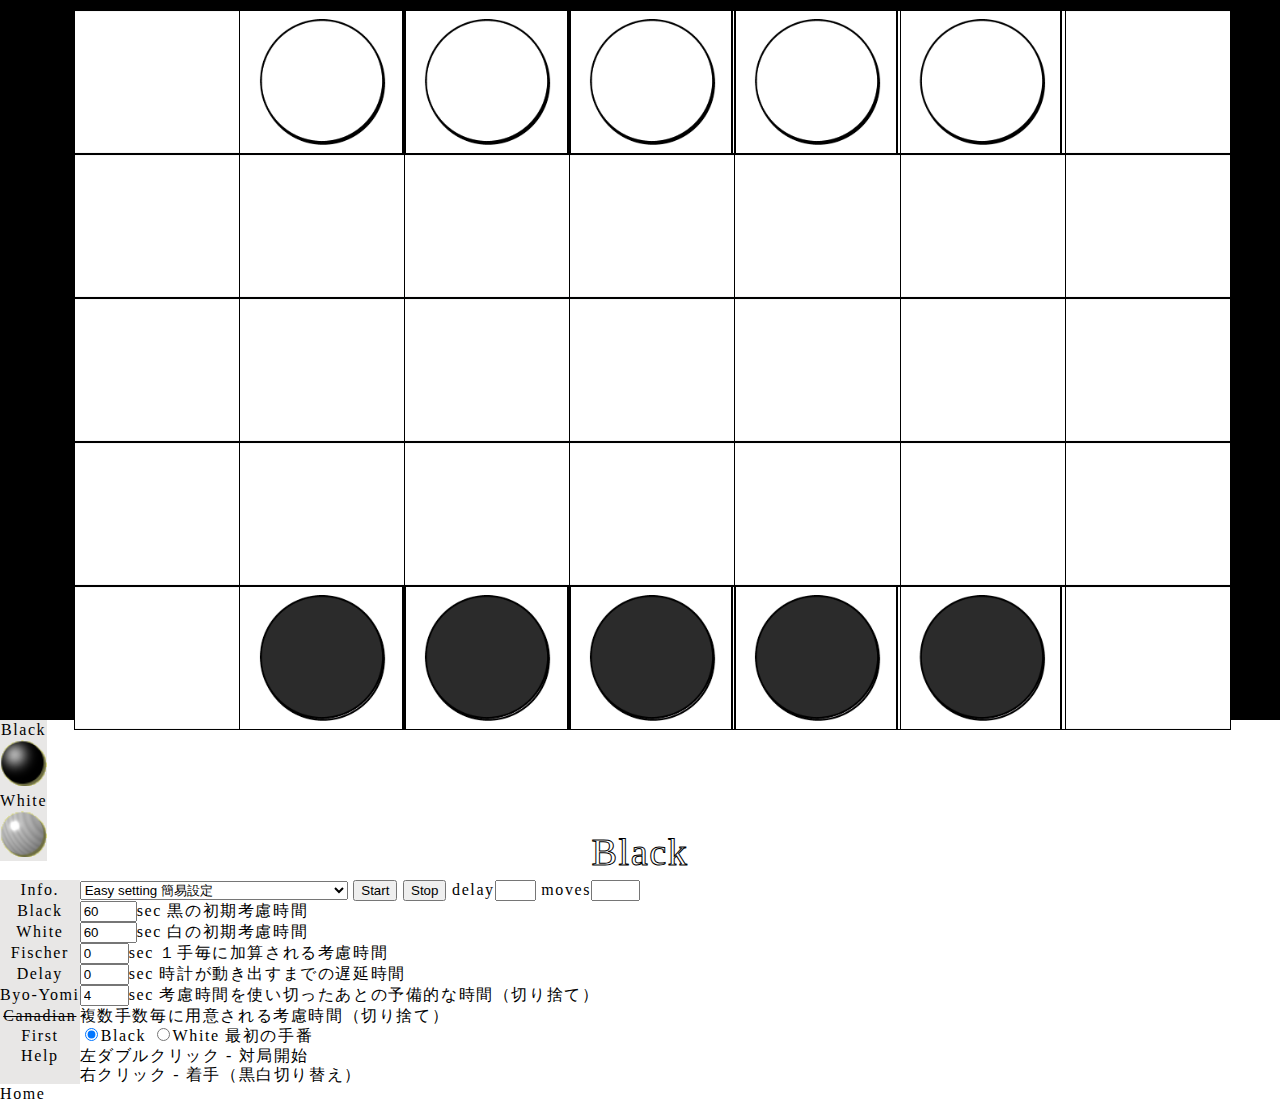
==== index.html @ f5367245 "between" ====
<!DOCTYPE html>
<html lang="en">
  <head>
    <title>Between js改訂版</title>
    <meta http-equiv="Content-Type" content="text/html; charset=UTF-8" />
    <link rel="stylesheet" href="./style.css">
    <link rel="stylesheet" href="./reset.css">
    <script type="text/javascript" src="./between.js"></script>
    <script type="text/javascript" src="./timer.js"></script>
    
  
  </head>

  <body>

    <div style="display:none">


      <div id="cell_board" style="position:absolute;width:13vw;height:16vh">
        <img style="display:block;position:relative;width:100%;height:100%" src=./img/empty.png>
      </div>

      <div id="OU_black" style="position:absolute;width:13vw;height:16vh">
        <img style="display:block;position:relative;width:100%;height:100%" src=./img/black.png>
      </div>

      <div id="OU_white" style="position:absolute;width:13vw;height:16vh">
        <img style="display:block;position:relative;width:100%;height:100%" src=./img/white.png>
      </div>

      <div id="selected_black" style="position:absolute;width:13vw;height:16vh">
        <img style="display:block;position:relative;width:100%;height:100%" src=./img/selected_black.png>
      </div>

      <div id="selected_white" style="position:absolute;width:13vw;height:16vh">
        <img style="display:block;position:relative;width:100%;height:100%" src=./img/selected_white.png>
      </div>



    </div>



    <div style="position:relative;top:10px;left:10px">
      <div class="grid" id="board">
        <div id="1"></div>
        <div id="2"></div>
        <div id="3"></div>
        <div id="4"></div>
        <div id="5"></div>
        <div id="6"></div>
        <div id="7"></div>
        <div id="8"></div>
        <div id="9"></div>
        <div id="10"></div>
        <div id="11"></div>
        <div id="12"></div>
        <div id="13"></div>
        <div id="14"></div>
        <div id="15"></div>
        <div id="16"></div>
        <div id="17"></div>
        <div id="18"></div>
        <div id="19"></div>
        <div id="20"></div>
        <div id="21"></div>
        <div id="22"></div>
        <div id="23"></div>
        <div id="24"></div>
        <div id="25"></div>
        <div id="26"></div>
        <div id="27"></div>
        <div id="28"></div>
        <div id="29"></div>
        <div id="30"></div>
        <div id="31"></div>
        <div id="32"></div>
        <div id="33"></div>
        <div id="34"></div>
        <div id="35"></div>
      </div>


    </div>

    <div id="TebanMessage"></div>


    <div class="timer" 	onLoad="reset();"
    ondblclick="switch_bw();return false;"
    onclick="game_start();return false;">
      <table>
        <tr>
         <th class="ban">
          Black<br />
          <img src="b2.png" width="40" height="40" alt="." />
         </th>
         <td id="BlackTime" class="off"></td>
        </tr>
        <tr>
         <th class="ban">
          White<br />
          <img src="w2.png" width="40" height="40" alt="." />
         </th>
         <td id="WhiteTime" class="off"></td>
        </tr>
       </table>
       <p>
        <br />
       </p>
       <form action="" method="" name="f">
        <table>
         <tr>
          <th>
           Info.
          </th>
          <td>
           <!--簡易設定(B黒時間,W白時間,F追加時間,D遅延時間,BYO秒読み)-->
           <select onchange="ez_set(this.value)">
            <option value="10,10,3,1,3">
             Easy setting 簡易設定
            </option>
            <option value="600,600,10,0,0">
             Fischer (iGo) ★推奨★
            </option>
            <option value="1800,1800,0,4,0">
             Absolute 30 min - 30分切れ負け 遅延4sec
            </option>
            <option value="2400,2400,0,0,0">
             Absolute 40 min - 40分切れ負け
            </option>
            <option value="600,600,0,0,10">
             Byo-Yomi 10sec 秒読み10秒
            </option>
            <option value="10,10,4,2,5">
             TEST
            </option>
           </select> <input type="button" value="Start" onclick="game_start()" /> <input type="button"
           value="Stop" onclick="clock_stop()" /> delay<input type="text" name="dt" size="2" />
           moves<input type="text" name="moves" size="3" />
          </td>
         </tr>
         <tr>
          <th>
           Black
          </th>
          <td>
           <input type="text" name="bt" size="4" value="60" />sec 黒の初期考慮時間
          </td>
         </tr>
         <tr>
          <th>
           White
          </th>
          <td>
           <input type="text" name="wt" size="4" value="60" />sec 白の初期考慮時間
          </td>
         </tr>
         <tr>
          <th>
           Fischer
          </th>
          <td>
           <input type="text" name="fischer" size="3" value="0" />sec １手毎に加算される考慮時間
          </td>
         </tr>
         <tr>
          <th>
           Delay
          </th>
          <td>
           <input type="text" name="delay" size="3" value="0" />sec 時計が動き出すまでの遅延時間
          </td>
         </tr>
         <tr>
          <th>
           Byo-Yomi
          </th>
          <td>
           <input type="text" name="byo" size="3" value="4" />sec 考慮時間を使い切ったあとの予備的な時間（切り捨て）
          </td>
         </tr>
         <tr>
          <th>
           <del>Canadian</del>
          </th>
          <td>
           複数手数毎に用意される考慮時間（切り捨て）
          </td>
         </tr>
         <tr>
          <th>
           First
          </th>
          <td>
           <input type="radio" name="first" value="b" checked="checked" />Black <input type="radio"
           name="first" value="w" />White 最初の手番
          </td>
         </tr>
         <tr>
          <th>
           Help
          </th>
          <td>
           左ダブルクリック - 対局開始<br />
           右クリック - 着手（黒白切り替え）<br />
          </td>
         </tr>
        </table>
       </form>
       <p>
        <a href="http://stone.dialog.jp/">Home</a>
       </p>
    </div>


  </body>
</html>
---- style.css ----
@import url('https://fonts.googleapis.com/css2?family=EB+Garamond&family=Noto+Serif+JP:wght@300&family=Parisienne&display=swap');

html {
    font-family: Georgia, 'Times New Roman', Times, serif;
    background-color: black;
}

.grid {
    background-color: #ffffff;

    width: 90vw;
    height: 80vh;
    display: grid;
    grid-template-columns: repeat(7, 1fr);
    grid-template-rows: repeat(5, 1fr);
    margin: auto;
}

  
.grid div {
    width: 100%;
    height: 100%;
    border: 1px solid #000;
}  




#TebanMessage {
    position:absolute;
    left: 50vw;
    transform: translateX(-50%);
    bottom:2vh;
    font-size: 3vw;
    color: #FFF;
    -webkit-text-stroke: 1px #000;
}

@media screen and (max-height:400px) {
        
    #TebanMessage {
        position:absolute;
        bottom:-2vh;
    }
}









a {
	text-decoration: none;
	color: #069;
}
a:hover {   color: #EE0000; text-decoration: underline; }
a:active {  color: #FF00FF; text-decoration: underline; }
a:visited { color: #000099; }

.timer {
	line-height: 120%;
	letter-spacing: 0.1em;
	background-color: #fff;
}
td#BlackTime, td#WhiteTime {
	font-size:800%;
}
th {
	font-weight: normal;
	background-color: #e8e7e6;
	border: solid 1px #999;
	border-color:#f8f7f6 #c8c7c3 #b8b7b6 #f5f4f3;
}
td {
	background-color: #fff;
	border: solid 1px #999;
	border-color:#fffefd #dddcdb #cdcccb #fefdfc;
	text-align: left;
}
form {
	margin:0;
	padding:0;
}
img.photo {
	margin-left: 10px;
	border-style: solid;
	border-width: 2px;
	border-color: #666666 #cccccc #eeeeee #999999;	/*å‡¹*/
}

td.on {
	color:#000;
	background-color: #eef;
}
td.off {
	color:#999;
	background-color: #fff;
}
td.warning {
	background-color: #f00;
}

/*
th.ban {
	background-color: #eef;
	background-color: #dddd88;
	background-image: url("cgoban.jpg");
}
*/
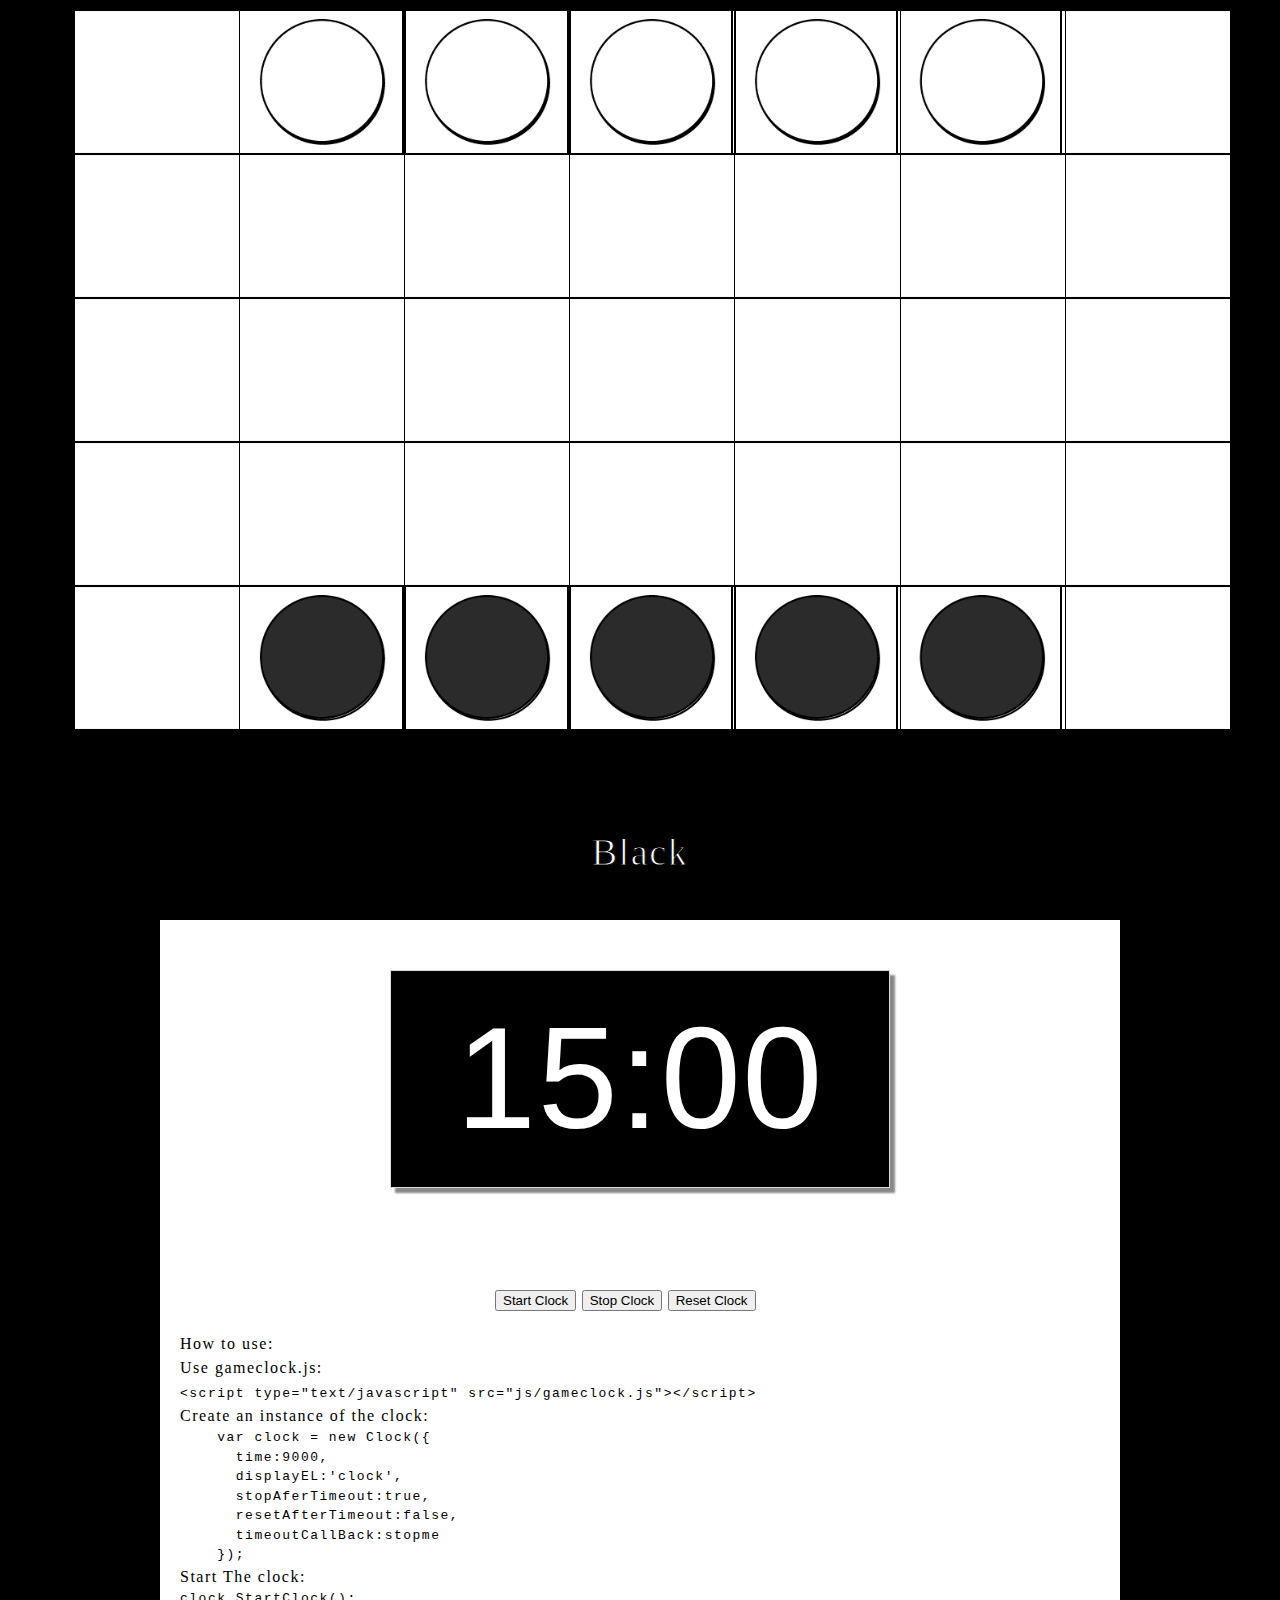
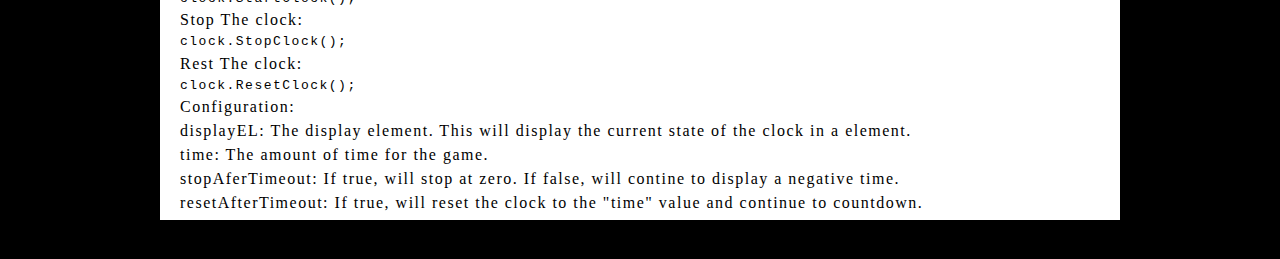
==== commit 7c2e5af1: "between" ====
--- a/index.html
+++ b/index.html
@@ -7,7 +7,7 @@
     <link rel="stylesheet" href="./style.css">
     <link rel="stylesheet" href="./reset.css">
     <script type="text/javascript" src="./between.js"></script>
-    <script type="text/javascript" src="./timer.js"></script>
+    <script type="text/javascript" src="./gameclock.js"></script>
     
   
   </head>
@@ -87,134 +87,78 @@
 
     <div id="TebanMessage"></div>
 
-
-    <div class="timer" 	onLoad="reset();"
-    ondblclick="switch_bw();return false;"
-    onclick="game_start();return false;">
-      <table>
-        <tr>
-         <th class="ban">
-          Black<br />
-          <img src="b2.png" width="40" height="40" alt="." />
-         </th>
-         <td id="BlackTime" class="off"></td>
-        </tr>
-        <tr>
-         <th class="ban">
-          White<br />
-          <img src="w2.png" width="40" height="40" alt="." />
-         </th>
-         <td id="WhiteTime" class="off"></td>
-        </tr>
-       </table>
-       <p>
-        <br />
-       </p>
-       <form action="" method="" name="f">
-        <table>
-         <tr>
-          <th>
-           Info.
-          </th>
-          <td>
-           <!--簡易設定(B黒時間,W白時間,F追加時間,D遅延時間,BYO秒読み)-->
-           <select onchange="ez_set(this.value)">
-            <option value="10,10,3,1,3">
-             Easy setting 簡易設定
-            </option>
-            <option value="600,600,10,0,0">
-             Fischer (iGo) ★推奨★
-            </option>
-            <option value="1800,1800,0,4,0">
-             Absolute 30 min - 30分切れ負け 遅延4sec
-            </option>
-            <option value="2400,2400,0,0,0">
-             Absolute 40 min - 40分切れ負け
-            </option>
-            <option value="600,600,0,0,10">
-             Byo-Yomi 10sec 秒読み10秒
-            </option>
-            <option value="10,10,4,2,5">
-             TEST
-            </option>
-           </select> <input type="button" value="Start" onclick="game_start()" /> <input type="button"
-           value="Stop" onclick="clock_stop()" /> delay<input type="text" name="dt" size="2" />
-           moves<input type="text" name="moves" size="3" />
-          </td>
-         </tr>
-         <tr>
-          <th>
-           Black
-          </th>
-          <td>
-           <input type="text" name="bt" size="4" value="60" />sec 黒の初期考慮時間
-          </td>
-         </tr>
-         <tr>
-          <th>
-           White
-          </th>
-          <td>
-           <input type="text" name="wt" size="4" value="60" />sec 白の初期考慮時間
-          </td>
-         </tr>
-         <tr>
-          <th>
-           Fischer
-          </th>
-          <td>
-           <input type="text" name="fischer" size="3" value="0" />sec １手毎に加算される考慮時間
-          </td>
-         </tr>
-         <tr>
-          <th>
-           Delay
-          </th>
-          <td>
-           <input type="text" name="delay" size="3" value="0" />sec 時計が動き出すまでの遅延時間
-          </td>
-         </tr>
-         <tr>
-          <th>
-           Byo-Yomi
-          </th>
-          <td>
-           <input type="text" name="byo" size="3" value="4" />sec 考慮時間を使い切ったあとの予備的な時間（切り捨て）
-          </td>
-         </tr>
-         <tr>
-          <th>
-           <del>Canadian</del>
-          </th>
-          <td>
-           複数手数毎に用意される考慮時間（切り捨て）
-          </td>
-         </tr>
-         <tr>
-          <th>
-           First
-          </th>
-          <td>
-           <input type="radio" name="first" value="b" checked="checked" />Black <input type="radio"
-           name="first" value="w" />White 最初の手番
-          </td>
-         </tr>
-         <tr>
-          <th>
-           Help
-          </th>
-          <td>
-           左ダブルクリック - 対局開始<br />
-           右クリック - 着手（黒白切り替え）<br />
-          </td>
-         </tr>
-        </table>
-       </form>
-       <p>
-        <a href="http://stone.dialog.jp/">Home</a>
-       </p>
-    </div>
-
+    <div class="timer">
+      <div id="container">
+        <div>
+          <div id="clock"></div>
+        </div>
+        <div class="controls">
+          <input type="button" id="startClock" onClick="startClock()" value="Start Clock"/> 
+            <input type="button" id="stopClock" onClick="stopClock()" value="Stop Clock"/>
+             <input type="button" id="stopClock" onClick="resetClock()" value="Reset Clock"/>
+         </div>
+         <div id="doc">
+          <h2>How to use:</h2>
+          <p>
+            <ol>
+              <li>Use gameclock.js:<br/><code>&lt;script  type=&quot;text/javascript&quot;  src=&quot;js/gameclock.js&quot;&gt;&lt;/script&gt;</code></li>
+              <li>Create an instance of the clock:
+                <code><pre>
+    var clock = new Clock({
+      time:9000,
+      displayEL:'clock',
+      stopAferTimeout:true,
+      resetAfterTimeout:false,
+      timeoutCallBack:stopme
+    });</pre></code>
+              <li>Start The clock: <code><pre>clock.StartClock();</pre></code> </li>
+              <li>Stop The clock: <code><pre>clock.StopClock();</pre></code> </li>
+              <li>Rest The clock: <code><pre>clock.ResetClock();</pre></code> </li>
+              <li>Configuration:
+                <ul>
+                  <li>displayEL: The display element. This will display the current state of the clock in a element.</li>
+                  <li>time: The amount of time for the game.</li>
+                  <li>stopAferTimeout: If true, will stop at zero. If false, will contine to display a negative time.</li>
+                  <li>resetAfterTimeout: If true, will reset the clock to the "time" value and continue to countdown.</li>
+                  <li>timeoutCallBack: A callback function that will fire when the clock reaches zero.</li>
+    
+                </ul>
+    
+            </ol>
+          </p>
+         </div>
+      </div>
+    
+    
+    
+      <script src="js/gameclock.js"></script>
+      <script>
+        var stopme = function(){
+          alert('Game Over!');
+        }
+        var clock = new Clock({
+          time:900000,
+          displayEL:'clock',
+          stopAferTimeout:true,
+          resetAfterTimeout:false,
+          timeoutCallBack:stopme
+        });
+        function stopClock(){
+            clock.StopClock();
+        }
+        function startClock(){
+           clock.StartClock(); 
+        }
+        function resetClock(){
+           clock.ResetClock(); 
+        }
+      </script>
+    
+    
+      <footer>
+      
+      </footer>
+    </body>
 
   </body>
 </html>
--- a/style.css
+++ b/style.css
@@ -48,65 +48,41 @@
 
 
 
-
-
-
-
-a {
-	text-decoration: none;
-	color: #069;
-}
-a:hover {   color: #EE0000; text-decoration: underline; }
-a:active {  color: #FF00FF; text-decoration: underline; }
-a:visited { color: #000099; }
-
 .timer {
-	line-height: 120%;
-	letter-spacing: 0.1em;
-	background-color: #fff;
-}
-td#BlackTime, td#WhiteTime {
-	font-size:800%;
-}
-th {
-	font-weight: normal;
-	background-color: #e8e7e6;
-	border: solid 1px #999;
-	border-color:#f8f7f6 #c8c7c3 #b8b7b6 #f5f4f3;
-}
-td {
-	background-color: #fff;
-	border: solid 1px #999;
-	border-color:#fffefd #dddcdb #cdcccb #fefdfc;
-	text-align: left;
-}
-form {
-	margin:0;
-	padding:0;
-}
-img.photo {
-	margin-left: 10px;
-	border-style: solid;
-	border-width: 2px;
-	border-color: #666666 #cccccc #eeeeee #999999;	/*å‡¹*/
+    margin-top: 200px;
 }
 
-td.on {
-	color:#000;
-	background-color: #eef;
-}
-td.off {
-	color:#999;
-	background-color: #fff;
-}
-td.warning {
-	background-color: #f00;
+#container{
+	padding-top:50px;
+	margin-left:auto;
+	margin-right:auto;
+	width:960px;
+	background-color:#fff;
+	height:900px;
+
 }
 
-/*
-th.ban {
-	background-color: #eef;
-	background-color: #dddd88;
-	background-image: url("cgoban.jpg");
+#clock{
+	position:relative;
+	border:solid 1px #ddd;
+	margin-left:auto;
+	margin-right:auto;
+	width:500px;
+	color:#fff;
+	background-color:#000;
+	font-size:9em;
+	box-shadow:5px 5px 2px #888;
+	font-family:  sans-serif;
+	text-align:center;
+
 }
-*/
+.controls{
+	margin-top:100px;
+	width:290px;
+	margin-left:auto;
+	margin-right:auto;
+}
+
+#doc{
+	padding:20px;
+}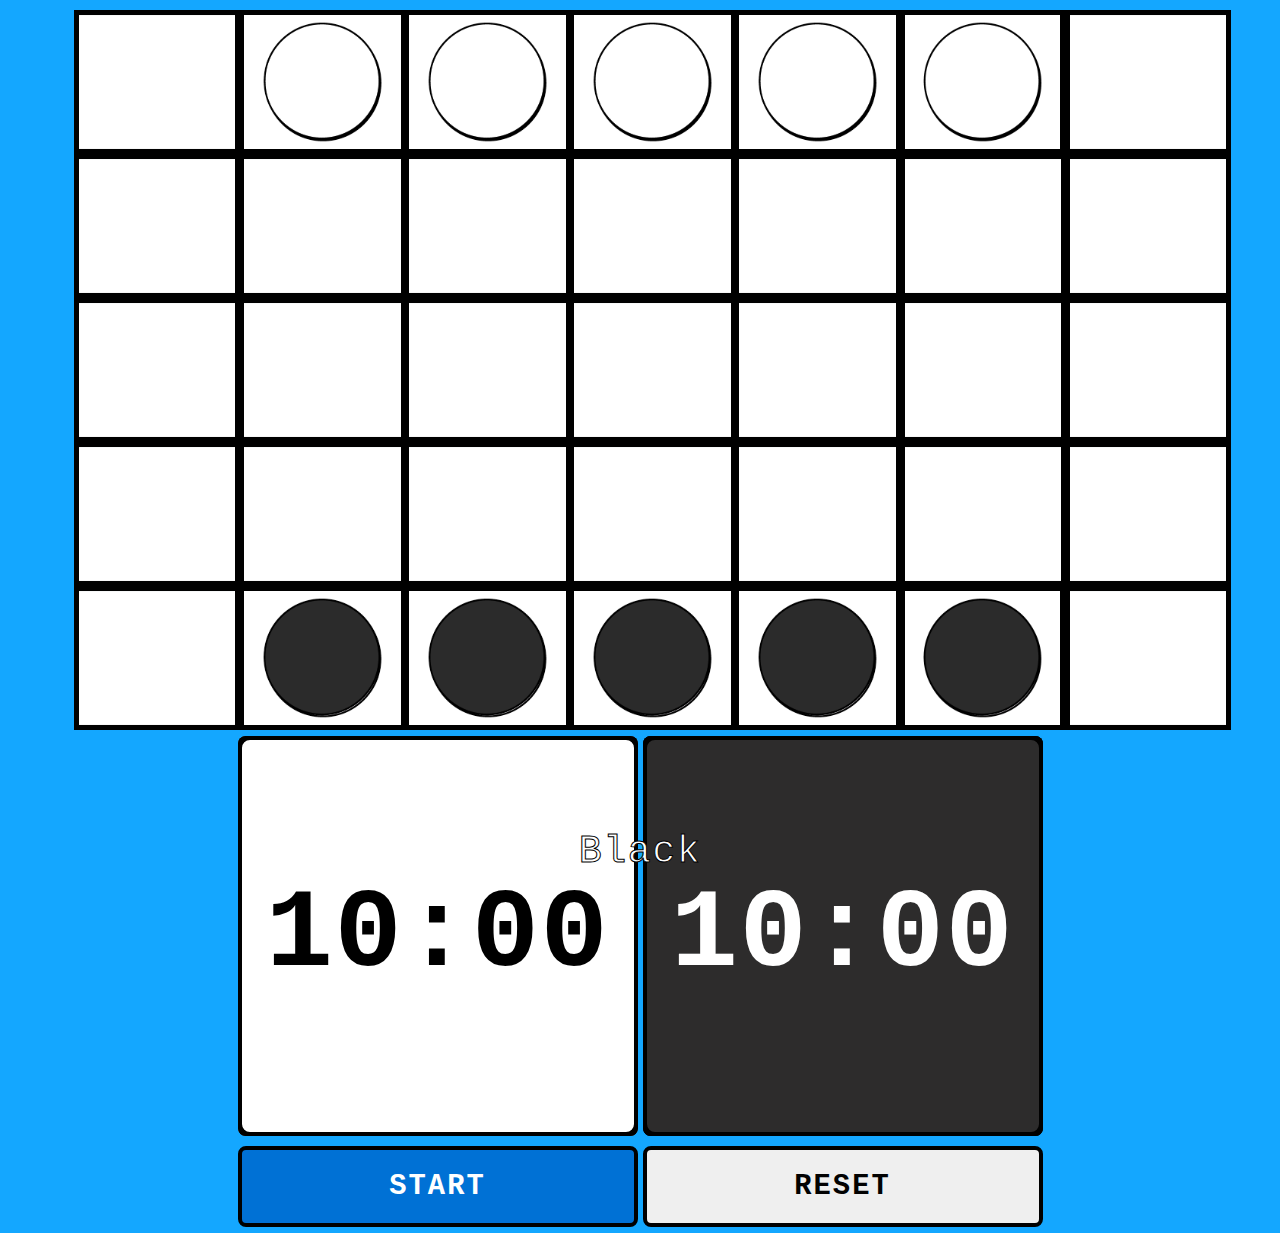
==== commit 229b8def: "between" ====
--- a/index.html
+++ b/index.html
@@ -6,8 +6,7 @@
     <meta http-equiv="Content-Type" content="text/html; charset=UTF-8" />
     <link rel="stylesheet" href="./style.css">
     <link rel="stylesheet" href="./reset.css">
-    <script type="text/javascript" src="./between.js"></script>
-    <script type="text/javascript" src="./gameclock.js"></script>
+
     
   
   </head>
@@ -88,78 +87,42 @@
     <div id="TebanMessage"></div>
 
     <div class="timer">
-      <div id="container">
-        <div>
-          <div id="clock"></div>
+      <noscript>
+        <p style="color:#FC0000;text-align:center">Please enable Javascript to in order to use application.</p>
+      </noscript>
+  
+      <div>
+      
+        <div class="player">
+        
+          <div class="player__tile player-1">
+            <div class="player__digits">
+              <span id="min1">10</span>:<span id="sec1">00</span>
+            </div>
+          </div>
+          
+          <div class="player__tile player-2">
+            <div class="player__digits">
+              <span id="min2">10</span>:<span id="sec2">00</span>
+            </div>
+          </div>
+          
         </div>
-        <div class="controls">
-          <input type="button" id="startClock" onClick="startClock()" value="Start Clock"/> 
-            <input type="button" id="stopClock" onClick="stopClock()" value="Stop Clock"/>
-             <input type="button" id="stopClock" onClick="resetClock()" value="Reset Clock"/>
-         </div>
-         <div id="doc">
-          <h2>How to use:</h2>
-          <p>
-            <ol>
-              <li>Use gameclock.js:<br/><code>&lt;script  type=&quot;text/javascript&quot;  src=&quot;js/gameclock.js&quot;&gt;&lt;/script&gt;</code></li>
-              <li>Create an instance of the clock:
-                <code><pre>
-    var clock = new Clock({
-      time:9000,
-      displayEL:'clock',
-      stopAferTimeout:true,
-      resetAfterTimeout:false,
-      timeoutCallBack:stopme
-    });</pre></code>
-              <li>Start The clock: <code><pre>clock.StartClock();</pre></code> </li>
-              <li>Stop The clock: <code><pre>clock.StopClock();</pre></code> </li>
-              <li>Rest The clock: <code><pre>clock.ResetClock();</pre></code> </li>
-              <li>Configuration:
-                <ul>
-                  <li>displayEL: The display element. This will display the current state of the clock in a element.</li>
-                  <li>time: The amount of time for the game.</li>
-                  <li>stopAferTimeout: If true, will stop at zero. If false, will contine to display a negative time.</li>
-                  <li>resetAfterTimeout: If true, will reset the clock to the "time" value and continue to countdown.</li>
-                  <li>timeoutCallBack: A callback function that will fire when the clock reaches zero.</li>
-    
-                </ul>
-    
-            </ol>
-          </p>
-         </div>
+        
+        <div class="timer__buttons">
+          <button class="timer__start-bttn bttn" type="button">START</button>
+          <button class="timer__reset-bttn bttn" type="button">RESET</button>
+        </div>
+  
       </div>
+  
+
+    </div>
     
     
-    
-      <script src="js/gameclock.js"></script>
-      <script>
-        var stopme = function(){
-          alert('Game Over!');
-        }
-        var clock = new Clock({
-          time:900000,
-          displayEL:'clock',
-          stopAferTimeout:true,
-          resetAfterTimeout:false,
-          timeoutCallBack:stopme
-        });
-        function stopClock(){
-            clock.StopClock();
-        }
-        function startClock(){
-           clock.StartClock(); 
-        }
-        function resetClock(){
-           clock.ResetClock(); 
-        }
-      </script>
-    
-    
-      <footer>
-      
-      </footer>
-    </body>
 
+    <script type="text/javascript" src="./between.js"></script>
+    <script type="text/javascript" src="./gameclock.js"></script>
   </body>
 </html>
 
--- a/style.css
+++ b/style.css
@@ -46,43 +46,215 @@
 
 
 
-
-
-.timer {
-    margin-top: 200px;
-}
-
-#container{
-	padding-top:50px;
-	margin-left:auto;
-	margin-right:auto;
-	width:960px;
-	background-color:#fff;
-	height:900px;
-
-}
-
-#clock{
-	position:relative;
-	border:solid 1px #ddd;
-	margin-left:auto;
-	margin-right:auto;
-	width:500px;
-	color:#fff;
-	background-color:#000;
-	font-size:9em;
-	box-shadow:5px 5px 2px #888;
-	font-family:  sans-serif;
-	text-align:center;
-
-}
-.controls{
-	margin-top:100px;
-	width:290px;
-	margin-left:auto;
-	margin-right:auto;
-}
-
-#doc{
-	padding:20px;
-}+  
+  * {
+      margin: 0;
+      padding: 0;
+      -webkit-box-sizing: border-box;
+              box-sizing: border-box;
+  }
+  
+  html,
+  body {
+      width: 100%;
+      height: 100%;
+      background-color: #14A7FF;
+  }
+  
+  body {
+      font-size: 100%;
+      font-family: 'FiraMono-Regular', monospace;
+  }
+  
+  main {
+      width: 100%;
+      padding: 0 10px;
+      -webkit-box-sizing: border-box;
+              box-sizing: border-box;
+  }
+  
+  h1 {
+      margin: .5rem 0;
+      font-size: 5rem;
+      text-align: center;
+  }
+  
+  img {
+      width: 100%;
+      height: auto;
+      display: block;
+      margin: 0 auto;
+      max-width: 600px;
+      border: 4px solid #000000;
+  }
+  
+  .player {
+      display: -webkit-box;
+      display: -ms-flexbox;
+      display: flex;
+      margin: 1em 0 5px 0;
+      -webkit-box-orient: vertical;
+      -webkit-box-direction: normal;
+          -ms-flex-direction: column;
+              flex-direction: column;
+  }
+  
+  .player__tile {
+      width: 100%;
+      height: 300px;
+      display: -webkit-box;
+      display: -ms-flexbox;
+      display: flex;
+      margin: 0 auto;
+      color: #000000;
+      max-width: 400px;
+      border-radius: 8px;
+      -webkit-box-align: center;
+          -ms-flex-align: center;
+              align-items: center;
+      -webkit-box-pack: center;
+          -ms-flex-pack: center;
+              justify-content: center;
+      background-color: #FFFFFF;
+      -webkit-box-shadow: inset 4px 4px 0 #000, 
+                  inset -4px 4px 0 #000, 
+                  inset -4px -4px 0 #000, 
+                  inset 4px -4px 0 #000;
+              box-shadow: inset 4px 4px 0 #000, 
+                  inset -4px 4px 0 #000, 
+                  inset -4px -4px 0 #000, 
+                  inset 4px -4px 0 #000;
+  }
+  
+  .player-2 {
+      color: #FFFFFF;
+      margin-top: 5px;
+      background-color: #2D2C2C;
+  }
+  
+  .player__digits {
+      font-size: 5.5rem;
+      font-weight: bold;
+  }
+  
+  .timer__buttons {
+      margin-bottom: 1em;
+  }
+  
+  .timer__start-bttn, 
+  .timer__reset-bttn {
+      width: 100%;
+      display: block;
+      color: #020202;
+      min-height: 50px;
+      max-width: 400px;
+      font-size: 1.5rem;
+      font-weight: bold;
+      border-radius: 8px;
+      letter-spacing: 2px;
+      margin: 0 auto 5px auto;
+      border: 4px solid #000000;
+      font-family: 'FiraMono-Regular', monospace;
+  }
+  
+  .timer__start-bttn {
+      color: #FFFFFF;
+      background-color: #0071D5;
+  }
+  
+  .timer__start-bttn:hover {
+      color: #000000;
+      background-color: #FFFFFF;
+  }
+  
+  .timer__reset-bttn:hover {
+      color: #FFFFFF;
+      background-color: #0071D5;
+  }
+  
+  footer p {
+      margin: .5rem 5px;
+      text-align: center;
+  }
+  
+  .footer__link {
+      color: #444444;
+      font-size: .8rem;
+  }
+  
+  .footer__link a {
+      color: #444444;
+  }
+  
+  @media only screen and (orientation: landscape) and (max-width: 850px) {
+      .player {
+          max-width: 610px;
+          -webkit-box-orient: horizontal;
+          -webkit-box-direction: normal;
+              -ms-flex-direction: row;
+                  flex-direction: row;
+          margin: 5px auto 0 auto;
+      }
+      .player__tile {
+          max-width: 300px;
+          max-height: 250px;
+          margin: 0 3px 5px 3px;
+      }
+      .player__digits {
+          font-size: 5rem;
+      }
+      .timer__buttons {
+          display: -webkit-box;
+          display: -ms-flexbox;
+          display: flex;
+          margin: 0 auto;
+          max-width: 610px;
+      }
+      .timer__start-bttn, 
+      .timer__reset-bttn {
+          display: block;
+          max-width: 300px;
+          margin: 0 3px 5px 3px;
+      }
+  }
+  
+  @media only screen and (orientation: portrait) and (min-width: 400px) {
+      .player__tile {
+          height: 400px;
+      }
+      .player__digits {
+          font-size: 6rem;
+      }
+  }
+  
+  @media only screen and (min-width: 850px) {
+      .player {
+          margin: 1em auto 10px auto;
+          max-width: 810px;
+          -webkit-box-orient: horizontal;
+          -webkit-box-direction: normal;
+              -ms-flex-direction: row;
+                  flex-direction: row;
+      }
+      .player__tile {
+          height: 400px;
+      }
+      .player-2 {
+          margin-top: 0;
+      }
+      .player__digits {
+          font-size: 7rem;
+      }
+      .timer__buttons {
+          display: -webkit-box;
+          display: -ms-flexbox;
+          display: flex;
+          margin: 0 auto;
+          max-width: 810px;
+      }
+      .timer__start-bttn, 
+      .timer__reset-bttn {
+          padding: .7em;
+          font-size: 1.8rem;
+      }
+  }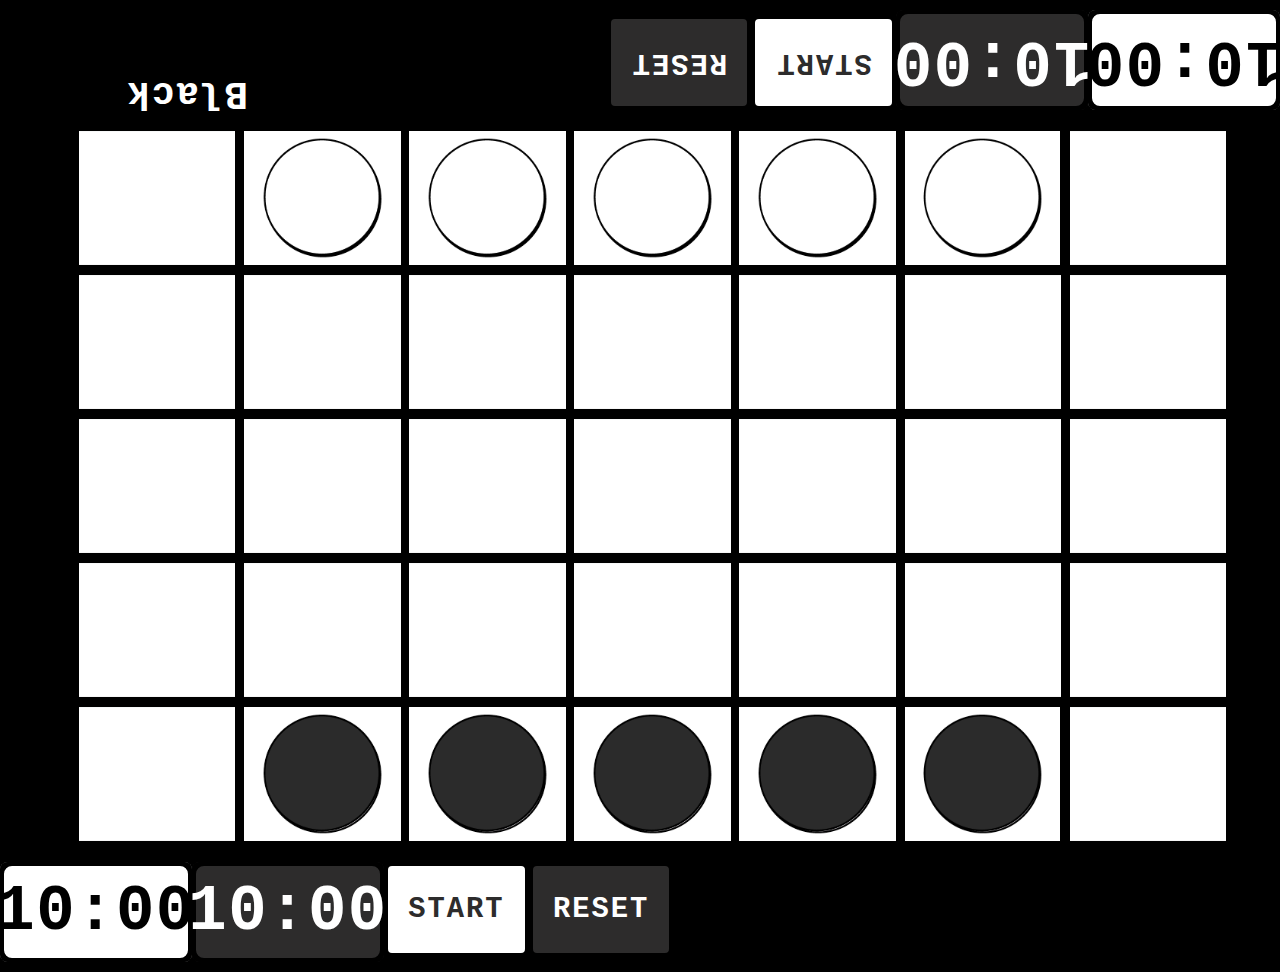
==== commit 7bbdcc86: "between" ====
--- a/index.html
+++ b/index.html
@@ -41,8 +41,44 @@
     </div>
 
 
+    <div class="option reflect-xy">
+  
+      <div id="TebanMessage"></div>
+  
+      <div class="timer">
+        <noscript>
+          <p style="color:#FC0000;text-align:center">Please enable Javascript to in order to use application.</p>
+        </noscript>
+  
+        <div class="timer-content">
+          <div class="player">
+            <div class="player__tile player-1">
+              <div class="player__digits">
+                <span id="min1">10</span>:<span id="sec1">00</span>
+              </div>
+            </div>
+  
+            <div class="player__tile player-2">
+              <div class="player__digits">
+                <span id="min2">10</span>:<span id="sec2">00</span>
+              </div>
+            </div>
+  
+          </div>
+  
+          <div class="timer__buttons">
+            <button class="timer__start-bttn bttn" type="button">START</button>
+            <button class="timer__reset-bttn bttn" type="button">RESET</button>
+          </div>
+        </div>
+  
+  
+      </div>
+    </div>
 
-    <div style="position:relative;top:10px;left:10px">
+    <div style="position:relative;top:0px;left:10px">
+
+
       <div class="grid" id="board">
         <div id="1"></div>
         <div id="2"></div>
@@ -80,43 +116,40 @@
         <div id="34"></div>
         <div id="35"></div>
       </div>
-
-
     </div>
-
-    <div id="TebanMessage"></div>
-
-    <div class="timer">
-      <noscript>
-        <p style="color:#FC0000;text-align:center">Please enable Javascript to in order to use application.</p>
-      </noscript>
+    <div class="option">
   
-      <div>
-      
-        <div class="player">
-        
-          <div class="player__tile player-1">
-            <div class="player__digits">
-              <span id="min1">10</span>:<span id="sec1">00</span>
+      <div id="TebanMessage"></div>
+  
+      <div class="timer">
+        <noscript>
+          <p style="color:#FC0000;text-align:center">Please enable Javascript to in order to use application.</p>
+        </noscript>
+  
+        <div class="timer-content">
+          <div class="player">
+            <div class="player__tile player-1">
+              <div class="player__digits">
+                <span id="min1">10</span>:<span id="sec1">00</span>
+              </div>
             </div>
+  
+            <div class="player__tile player-2">
+              <div class="player__digits">
+                <span id="min2">10</span>:<span id="sec2">00</span>
+              </div>
+            </div>
+  
           </div>
-          
-          <div class="player__tile player-2">
-            <div class="player__digits">
-              <span id="min2">10</span>:<span id="sec2">00</span>
-            </div>
+  
+          <div class="timer__buttons">
+            <button class="timer__start-bttn bttn" type="button">START</button>
+            <button class="timer__reset-bttn bttn" type="button">RESET</button>
           </div>
-          
-        </div>
-        
-        <div class="timer__buttons">
-          <button class="timer__start-bttn bttn" type="button">START</button>
-          <button class="timer__reset-bttn bttn" type="button">RESET</button>
         </div>
   
+  
       </div>
-  
-
     </div>
     
     
--- a/style.css
+++ b/style.css
@@ -1,7 +1,6 @@
-@import url('https://fonts.googleapis.com/css2?family=EB+Garamond&family=Noto+Serif+JP:wght@300&family=Parisienne&display=swap');
-
+@import url('https://fonts.googleapis.com/css2?family=Roboto:wght@700&display=swap');
 html {
-    font-family: Georgia, 'Times New Roman', Times, serif;
+    font-family: 'Roboto', sans-serif;
     background-color: black;
 }
 
@@ -28,12 +27,12 @@
 
 #TebanMessage {
     position:absolute;
-    left: 50vw;
+    right: 5vw;
     transform: translateX(-50%);
-    bottom:2vh;
+    bottom:7vh;
     font-size: 3vw;
     color: #FFF;
-    -webkit-text-stroke: 1px #000;
+    font-weight: 700;
 }
 
 @media screen and (max-height:400px) {
@@ -58,7 +57,7 @@
   body {
       width: 100%;
       height: 100%;
-      background-color: #14A7FF;
+      background-color: #000000;
   }
   
   body {
@@ -100,12 +99,12 @@
   }
   
   .player__tile {
-      width: 100%;
-      height: 300px;
+      width: 15vw;
+      height: 100px;
       display: -webkit-box;
       display: -ms-flexbox;
       display: flex;
-      margin: 0 auto;
+      margin: 0;
       color: #000000;
       max-width: 400px;
       border-radius: 8px;
@@ -158,18 +157,23 @@
   }
   
   .timer__start-bttn {
-      color: #FFFFFF;
-      background-color: #0071D5;
+      color: #2D2C2C;
+      background-color: #ffffff;
   }
   
   .timer__start-bttn:hover {
-      color: #000000;
-      background-color: #FFFFFF;
-  }
+      color: #ffffff;
+      background-color: #2D2C2C;
+  }
+
+  .timer__reset-bttn {
+    color: #ffffff;
+    background-color: #2D2C2C;
+}
   
   .timer__reset-bttn:hover {
-      color: #FFFFFF;
-      background-color: #0071D5;
+      color: #2D2C2C;
+      background-color: #ffffff;
   }
   
   footer p {
@@ -228,8 +232,11 @@
   }
   
   @media only screen and (min-width: 850px) {
+    .timer-content {
+        display: flex;
+    }
       .player {
-          margin: 1em auto 10px auto;
+          margin: 1em 0 10px;
           max-width: 810px;
           -webkit-box-orient: horizontal;
           -webkit-box-direction: normal;
@@ -237,19 +244,19 @@
                   flex-direction: row;
       }
       .player__tile {
-          height: 400px;
+          /* height: 400px; */
       }
       .player-2 {
           margin-top: 0;
       }
       .player__digits {
-          font-size: 7rem;
+          font-size: 4rem;
       }
       .timer__buttons {
           display: -webkit-box;
           display: -ms-flexbox;
           display: flex;
-          margin: 0 auto;
+          margin:  1em 0 10px;
           max-width: 810px;
       }
       .timer__start-bttn, 
@@ -257,4 +264,9 @@
           padding: .7em;
           font-size: 1.8rem;
       }
-  }+  }
+
+
+.reflect-xy {
+    transform: scale(-1, -1);
+}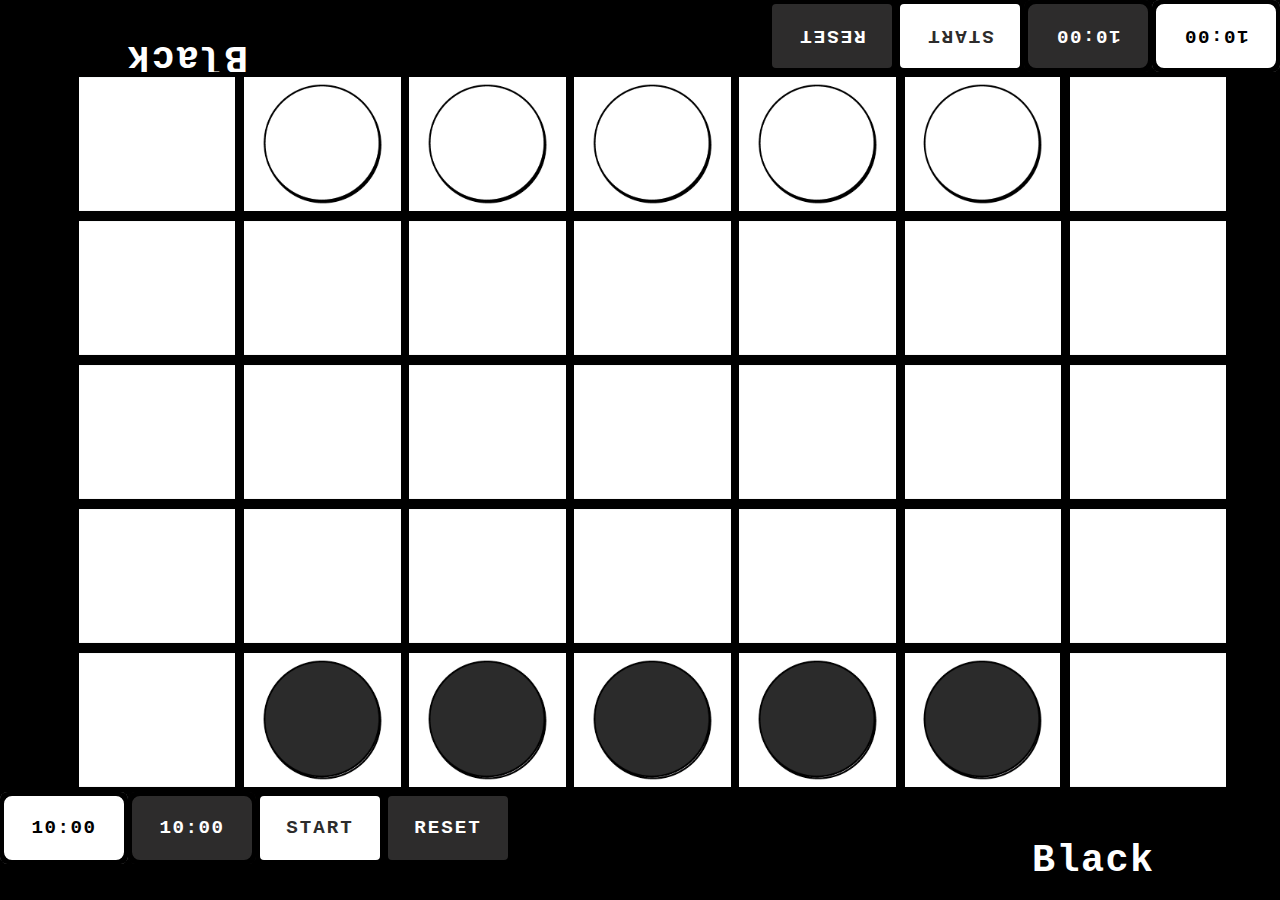
==== commit 4ed7e9b9: "between" ====
--- a/index.html
+++ b/index.html
@@ -43,7 +43,7 @@
 
     <div class="option reflect-xy">
   
-      <div id="TebanMessage"></div>
+      <div id="TebanMessage-ref"></div>
   
       <div class="timer">
         <noscript>
--- a/style.css
+++ b/style.css
@@ -23,13 +23,22 @@
 }  
 
 
-
-
 #TebanMessage {
     position:absolute;
     right: 5vw;
     transform: translateX(-50%);
-    bottom:7vh;
+    bottom:1vh;
+    font-size: 3vw;
+    color: #FFF;
+    font-weight: 700;
+}
+
+
+#TebanMessage-ref {
+    position:absolute;
+    right: 5vw;
+    transform: translateX(-50%);
+    bottom:3vh;
     font-size: 3vw;
     color: #FFF;
     font-weight: 700;
@@ -91,7 +100,7 @@
       display: -webkit-box;
       display: -ms-flexbox;
       display: flex;
-      margin: 1em 0 5px 0;
+      margin: 0.5em 0 0;
       -webkit-box-orient: vertical;
       -webkit-box-direction: normal;
           -ms-flex-direction: column;
@@ -99,8 +108,8 @@
   }
   
   .player__tile {
-      width: 15vw;
-      height: 100px;
+      width: 10vw;
+      height: 8vh;
       display: -webkit-box;
       display: -ms-flexbox;
       display: flex;
@@ -137,12 +146,13 @@
   }
   
   .timer__buttons {
-      margin-bottom: 1em;
+      margin-bottom: 0.5em;
   }
   
   .timer__start-bttn, 
   .timer__reset-bttn {
-      width: 100%;
+      width: 10vw;
+      height: 8vh;
       display: block;
       color: #020202;
       min-height: 50px;
@@ -151,7 +161,7 @@
       font-weight: bold;
       border-radius: 8px;
       letter-spacing: 2px;
-      margin: 0 auto 5px auto;
+      margin: 0 auto 0 auto;
       border: 4px solid #000000;
       font-family: 'FiraMono-Regular', monospace;
   }
@@ -197,7 +207,7 @@
           -webkit-box-direction: normal;
               -ms-flex-direction: row;
                   flex-direction: row;
-          margin: 5px auto 0 auto;
+          margin: 0 auto 0 auto;
       }
       .player__tile {
           max-width: 300px;
@@ -236,7 +246,7 @@
         display: flex;
     }
       .player {
-          margin: 1em 0 10px;
+          margin: 0 0;
           max-width: 810px;
           -webkit-box-orient: horizontal;
           -webkit-box-direction: normal;
@@ -244,25 +254,26 @@
                   flex-direction: row;
       }
       .player__tile {
-          /* height: 400px; */
+        /* width: 10vw; */
+
       }
       .player-2 {
           margin-top: 0;
       }
       .player__digits {
-          font-size: 4rem;
+          font-size: 1.2rem;
       }
       .timer__buttons {
           display: -webkit-box;
           display: -ms-flexbox;
           display: flex;
-          margin:  1em 0 10px;
+          margin:  0 0 0;
           max-width: 810px;
       }
       .timer__start-bttn, 
       .timer__reset-bttn {
-          padding: .7em;
-          font-size: 1.8rem;
+          padding: 0em;
+          font-size: 1.2rem;
       }
   }
 
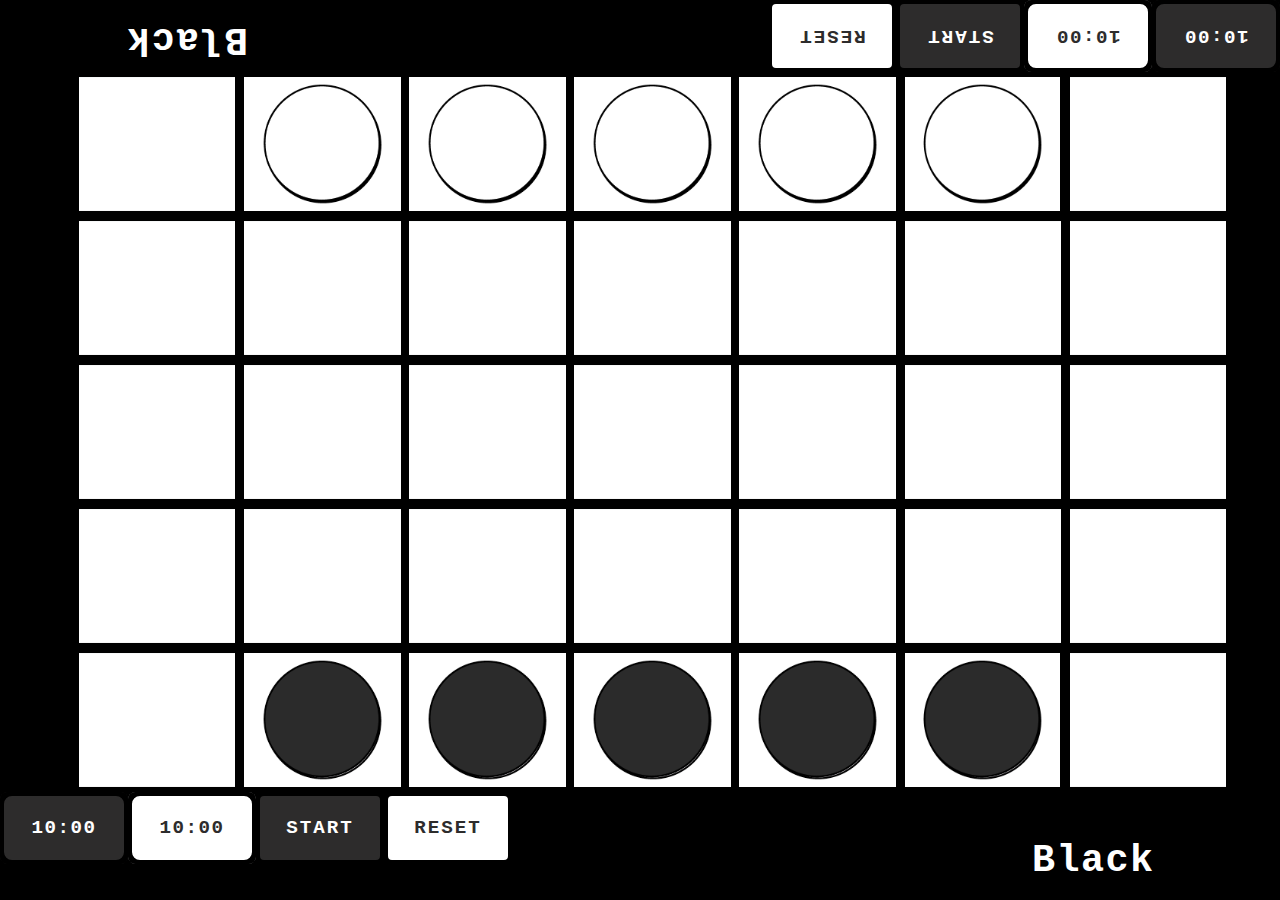
==== commit b8803205: "between" ====
--- a/index.html
+++ b/index.html
@@ -51,16 +51,16 @@
         </noscript>
   
         <div class="timer-content">
-          <div class="player">
+          <div class="player-ref">
             <div class="player__tile player-1">
               <div class="player__digits">
-                <span id="min1">10</span>:<span id="sec1">00</span>
+                <span id="min11">10</span>:<span id="sec11">00</span>
               </div>
             </div>
   
             <div class="player__tile player-2">
               <div class="player__digits">
-                <span id="min2">10</span>:<span id="sec2">00</span>
+                <span id="min12">10</span>:<span id="sec12">00</span>
               </div>
             </div>
   
@@ -130,13 +130,13 @@
           <div class="player">
             <div class="player__tile player-1">
               <div class="player__digits">
-                <span id="min1">10</span>:<span id="sec1">00</span>
+                <span id="min21">10</span>:<span id="sec21">00</span>
               </div>
             </div>
   
             <div class="player__tile player-2">
               <div class="player__digits">
-                <span id="min2">10</span>:<span id="sec2">00</span>
+                <span id="min22">10</span>:<span id="sec22">00</span>
               </div>
             </div>
   
--- a/style.css
+++ b/style.css
@@ -38,7 +38,7 @@
     position:absolute;
     right: 5vw;
     transform: translateX(-50%);
-    bottom:3vh;
+    bottom:1vh;
     font-size: 3vw;
     color: #FFF;
     font-weight: 700;
@@ -96,7 +96,7 @@
       border: 4px solid #000000;
   }
   
-  .player {
+  .player, .player-ref {
       display: -webkit-box;
       display: -ms-flexbox;
       display: flex;
@@ -114,7 +114,7 @@
       display: -ms-flexbox;
       display: flex;
       margin: 0;
-      color: #000000;
+      color: #ffffff;
       max-width: 400px;
       border-radius: 8px;
       -webkit-box-align: center;
@@ -123,7 +123,7 @@
       -webkit-box-pack: center;
           -ms-flex-pack: center;
               justify-content: center;
-      background-color: #FFFFFF;
+      background-color: #2D2C2C;
       -webkit-box-shadow: inset 4px 4px 0 #000, 
                   inset -4px 4px 0 #000, 
                   inset -4px -4px 0 #000, 
@@ -135,9 +135,9 @@
   }
   
   .player-2 {
-      color: #FFFFFF;
+      color: #2D2C2C;
       margin-top: 5px;
-      background-color: #2D2C2C;
+      background-color: #ffffff;
   }
   
   .player__digits {
@@ -166,22 +166,22 @@
       font-family: 'FiraMono-Regular', monospace;
   }
   
-  .timer__start-bttn {
+  .timer__reset-bttn {
       color: #2D2C2C;
       background-color: #ffffff;
   }
   
-  .timer__start-bttn:hover {
+  .timer__reset-bttn:hover {
       color: #ffffff;
       background-color: #2D2C2C;
   }
 
-  .timer__reset-bttn {
+  .timer__start-bttn {
     color: #ffffff;
     background-color: #2D2C2C;
 }
   
-  .timer__reset-bttn:hover {
+  .timer__start-bttn:hover {
       color: #2D2C2C;
       background-color: #ffffff;
   }
@@ -201,7 +201,7 @@
   }
   
   @media only screen and (orientation: landscape) and (max-width: 850px) {
-      .player {
+      .player, .player-ref {
           max-width: 610px;
           -webkit-box-orient: horizontal;
           -webkit-box-direction: normal;
@@ -245,7 +245,7 @@
     .timer-content {
         display: flex;
     }
-      .player {
+      .player, .player-ref {
           margin: 0 0;
           max-width: 810px;
           -webkit-box-orient: horizontal;
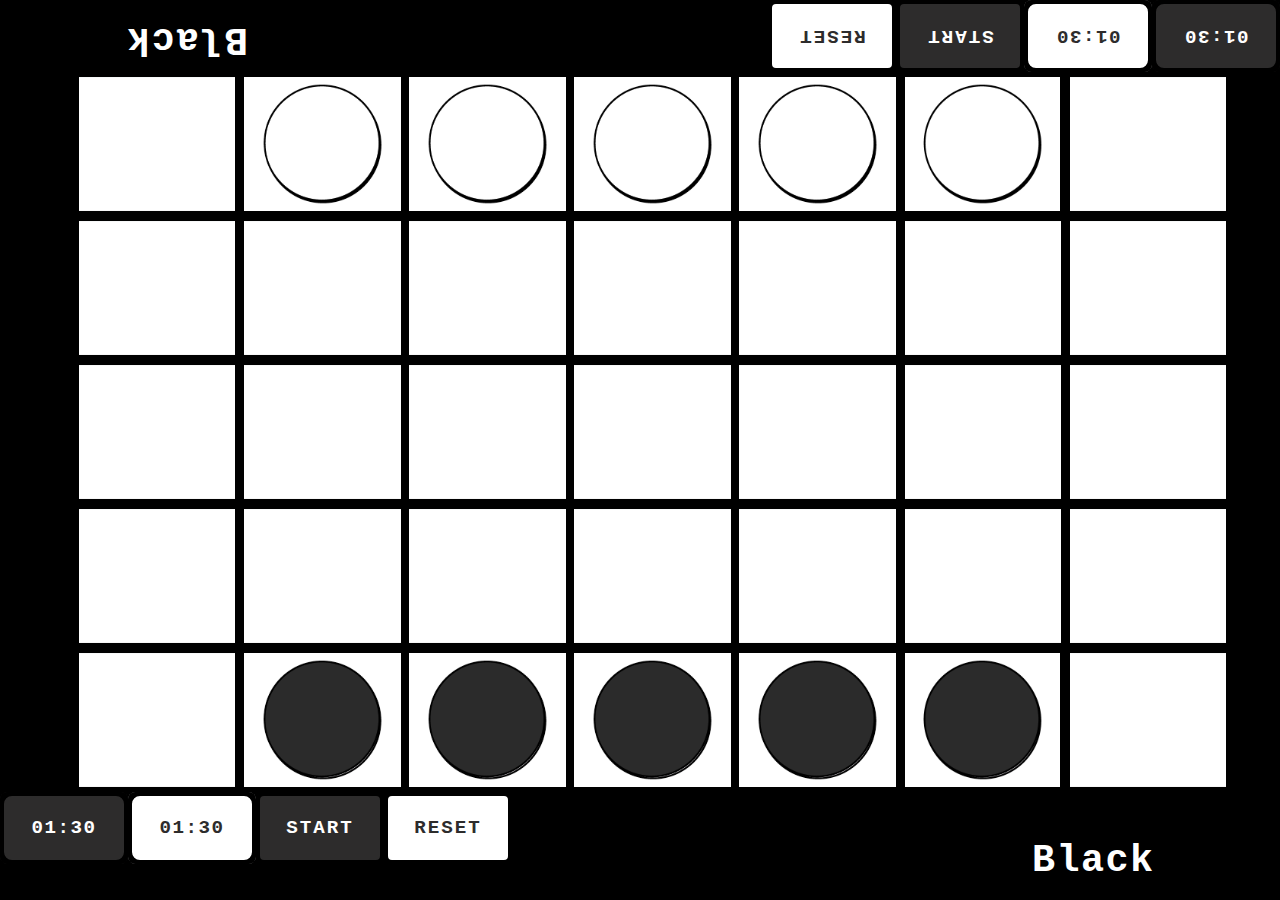
==== commit 24a32b45: "between" ====
--- a/index.html
+++ b/index.html
@@ -52,15 +52,15 @@
   
         <div class="timer-content">
           <div class="player-ref">
-            <div class="player__tile player-1">
+            <div class="player__tile player-11">
               <div class="player__digits">
-                <span id="min11">10</span>:<span id="sec11">00</span>
+                <span id="min11">01</span>:<span id="sec11">30</span>
               </div>
             </div>
   
-            <div class="player__tile player-2">
+            <div class="player__tile player-12">
               <div class="player__digits">
-                <span id="min12">10</span>:<span id="sec12">00</span>
+                <span id="min12">01</span>:<span id="sec12">30</span>
               </div>
             </div>
   
@@ -128,15 +128,15 @@
   
         <div class="timer-content">
           <div class="player">
-            <div class="player__tile player-1">
+            <div class="player__tile player-21">
               <div class="player__digits">
-                <span id="min21">10</span>:<span id="sec21">00</span>
+                <span id="min21">01</span>:<span id="sec21">30</span>
               </div>
             </div>
   
-            <div class="player__tile player-2">
+            <div class="player__tile player-22">
               <div class="player__digits">
-                <span id="min22">10</span>:<span id="sec22">00</span>
+                <span id="min22">01</span>:<span id="sec22">30</span>
               </div>
             </div>
   
--- a/style.css
+++ b/style.css
@@ -134,9 +134,8 @@
                   inset 4px -4px 0 #000;
   }
   
-  .player-2 {
+  .player-12, .player-22 {
       color: #2D2C2C;
-      margin-top: 5px;
       background-color: #ffffff;
   }
   
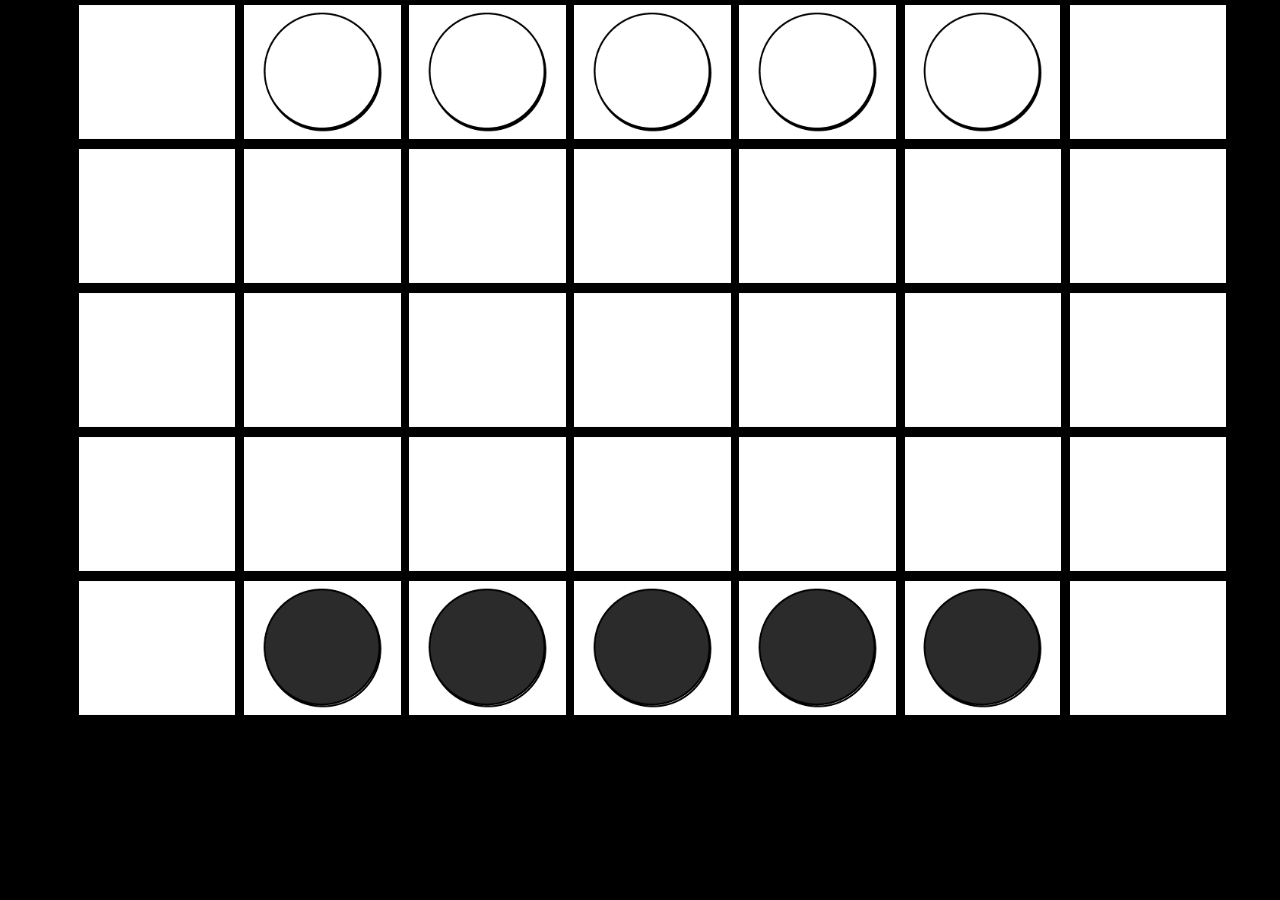
==== commit 554c352e: "between" ====
--- a/index.html
+++ b/index.html
@@ -41,7 +41,7 @@
     </div>
 
 
-    <div class="option reflect-xy">
+    <!-- <div class="option reflect-xy">
   
       <div id="TebanMessage-ref"></div>
   
@@ -74,7 +74,7 @@
   
   
       </div>
-    </div>
+    </div> -->
 
     <div style="position:relative;top:0px;left:10px">
 
@@ -117,7 +117,7 @@
         <div id="35"></div>
       </div>
     </div>
-    <div class="option">
+    <!-- <div class="option">
   
       <div id="TebanMessage"></div>
   
@@ -150,12 +150,12 @@
   
   
       </div>
-    </div>
+    </div> -->
     
     
 
     <script type="text/javascript" src="./between.js"></script>
-    <script type="text/javascript" src="./gameclock.js"></script>
+    <!-- <script type="text/javascript" src="./gameclock.js"></script> -->
   </body>
 </html>
 
